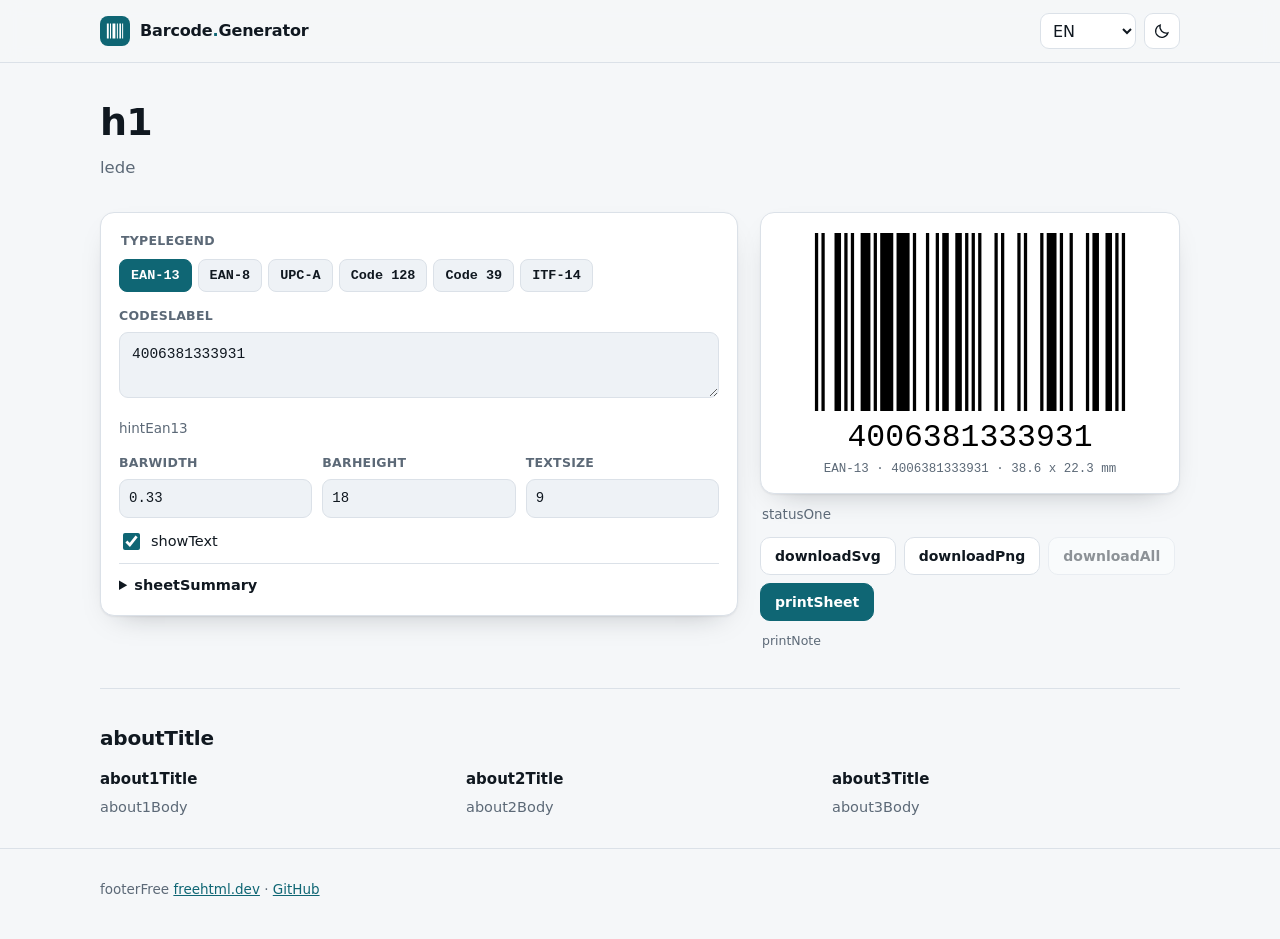
==== src/template.html @ 182eb992 "Barcode Generator, first release Six symbologies with no third party code: EAN-13, EAN-8, UPC-A, ITF" ====
<!DOCTYPE html>
<html lang="en">
<head>
<meta charset="utf-8">
<meta name="viewport" content="width=device-width, initial-scale=1, viewport-fit=cover">
<meta name="color-scheme" content="light dark">
<meta name="theme-color" content="#0f6674">
<title>Barcode Generator · EAN, UPC, Code 128, printed in your browser</title>
<meta name="description" content="Make EAN-13, EAN-8, UPC-A, ITF-14, Code 128 and Code 39 barcodes as vector SVG or sharp PNG, then print a whole sheet of labels. No account, no upload, works offline.">
<meta name="author" content="Kristian Mario Miskovic (TekiDeki)">
<meta name="robots" content="index, follow">
<link rel="manifest" href="manifest.json">
<link rel="icon" href="favicon.ico" sizes="32x32">
<link rel="icon" href="icons/icon.svg" type="image/svg+xml">
<link rel="apple-touch-icon" href="apple-touch-icon.png">
<link rel="stylesheet" href="styles.css">
<script>
/* Paint the stored theme before the body exists, so a reload never flashes. */
(function () {
  try {
    var saved = localStorage.getItem('barcode-generator.theme');
    var dark = saved === 'dark' || (!saved && window.matchMedia && window.matchMedia('(prefers-color-scheme: dark)').matches);
    document.documentElement.setAttribute('data-theme', dark ? 'dark' : 'light');
  } catch (e) {
    document.documentElement.setAttribute('data-theme', 'light');
  }
}());
</script>
</head>
<body>

<a class="skip" href="#main" data-i18n="skip">Skip to content</a>

<header class="topbar">
  <div class="wrap topbar-in">
    <a class="brand" href="#main">
      <span class="mark" aria-hidden="true"><svg viewBox="0 0 32 32"><rect x="3" y="4" width="3" height="24"/><rect x="8" y="4" width="1.6" height="24"/><rect x="12" y="4" width="4.6" height="24"/><rect x="19" y="4" width="1.6" height="24"/><rect x="23" y="4" width="2.6" height="24"/><rect x="27.4" y="4" width="1.6" height="24"/></svg></span>
      <span class="brand-text">Barcode<span class="brand-dot">.</span>Generator</span>
    </a>
    <div class="tools">
      <label class="sr" for="lang" data-i18n="language">Language</label>
      <select id="lang" class="select">
        <option value="en">EN</option>
        <option value="ro">RO</option>
        <option value="sr-latn">SR</option>
        <option value="sr-cyrl">SR ћир</option>
      </select>
      <button id="theme" class="iconbtn" type="button" data-i18n-aria-label="theme" aria-label="Switch theme">
        <svg class="sun" viewBox="0 0 24 24" aria-hidden="true"><circle cx="12" cy="12" r="4.2"/><path d="M12 2.6v2.2M12 19.2v2.2M4.2 12H2M22 12h-2.2M6 6l1.6 1.6M16.4 16.4L18 18M18 6l-1.6 1.6M7.6 16.4L6 18"/></svg>
        <svg class="moon" viewBox="0 0 24 24" aria-hidden="true"><path d="M20 14.4A8.4 8.4 0 0 1 9.6 4a8.4 8.4 0 1 0 10.4 10.4z"/></svg>
      </button>
    </div>
  </div>
</header>

<main id="main" class="wrap">

  <section class="intro">
    <h1 data-i18n="h1">Barcodes that print clean and never phone home</h1>
    <p class="lede" data-i18n="lede">Type or paste your codes, pick the symbology, and take vector SVG, a sharp PNG, or a full sheet of labels. Everything is drawn in this tab, so nothing is uploaded and the page keeps working with the internet off.</p>
  </section>

  <div class="work">

    <form class="panel" id="form" autocomplete="off">
      <fieldset class="types">
        <legend data-i18n="typeLegend">Symbology</legend>
        <div class="chips" id="types">
          <button type="button" class="chip on" data-type="ean13">EAN-13</button>
          <button type="button" class="chip" data-type="ean8">EAN-8</button>
          <button type="button" class="chip" data-type="upca">UPC-A</button>
          <button type="button" class="chip" data-type="code128">Code 128</button>
          <button type="button" class="chip" data-type="code39">Code 39</button>
          <button type="button" class="chip" data-type="itf14">ITF-14</button>
        </div>
      </fieldset>

      <label class="field">
        <span data-i18n="codesLabel">Codes, one per line</span>
        <textarea id="codes" rows="2" spellcheck="false" data-i18n-placeholder="codesPlaceholder" placeholder="4006381333931"></textarea>
      </label>
      <p class="hint" id="hint" data-i18n="hintEan13">13 digits. The last one is the check digit, and it is filled in for you when you type 12.</p>

      <div class="row">
        <label class="field small">
          <span data-i18n="barWidth">Bar width, mm</span>
          <input id="module" type="number" min="0.19" max="1" step="0.01" value="0.33">
        </label>
        <label class="field small">
          <span data-i18n="barHeight">Height, mm</span>
          <input id="height" type="number" min="5" max="80" step="1" value="18">
        </label>
        <label class="field small">
          <span data-i18n="textSize">Text, pt</span>
          <input id="textsize" type="number" min="4" max="20" step="0.5" value="9">
        </label>
      </div>

      <label class="check"><input id="showtext" type="checkbox" checked> <span data-i18n="showText">Print the numbers under the bars</span></label>

      <details class="sheet">
        <summary data-i18n="sheetSummary">Sheet of labels</summary>
        <div class="row">
          <label class="field small">
            <span data-i18n="labelWidth">Label width, mm</span>
            <input id="labelw" type="number" min="20" max="190" step="1" value="63.5">
          </label>
          <label class="field small">
            <span data-i18n="labelHeight">Label height, mm</span>
            <input id="labelh" type="number" min="15" max="100" step="1" value="30">
          </label>
          <label class="field small">
            <span data-i18n="gap">Gap, mm</span>
            <input id="gap" type="number" min="0" max="20" step="0.5" value="3">
          </label>
        </div>
        <p class="hint" id="sheetHint" data-i18n="sheetHint">A4 page, as many labels per row as fit. The bars scale to the label.</p>
      </details>
    </form>

    <section class="preview" aria-live="polite">
      <div class="paper">
        <div id="svgbox" class="svgbox"></div>
        <p class="caption" id="caption"></p>
      </div>
      <p class="status" id="status"></p>
      <div class="actions">
        <button id="btn-svg" class="btn" type="button" data-i18n="downloadSvg">SVG</button>
        <button id="btn-png" class="btn" type="button" data-i18n="downloadPng">PNG</button>
        <button id="btn-zip" class="btn" type="button" data-i18n="downloadAll">All as ZIP</button>
        <button id="btn-print" class="btn primary" type="button" data-i18n="printSheet">Print sheet</button>
      </div>
      <p class="note" data-i18n="printNote">Print at 100% scale, with "fit to page" switched off, or the bars will not measure right.</p>
    </section>
  </div>

  <section class="about">
    <h2 data-i18n="aboutTitle">Why this one is different</h2>
    <div class="about-grid">
      <div>
        <h3 data-i18n="about1Title">Nothing leaves the tab</h3>
        <p data-i18n="about1Body">The bars are computed and drawn by this page. No server sees your product codes, and the tool keeps working with the network off.</p>
      </div>
      <div>
        <h3 data-i18n="about2Title">Vector first</h3>
        <p data-i18n="about2Body">SVG for a printer, PNG at 300 or 600 dpi for a screen. Both keep the module width you asked for, so a scanner reads them at the size you print.</p>
      </div>
      <div>
        <h3 data-i18n="about3Title">Sheets, not one at a time</h3>
        <p data-i18n="about3Body">Paste a list and print a page of labels with the numbers under each code. Retail units, cartons, shelves and assets, all on one sheet.</p>
      </div>
    </div>
  </section>
</main>

<footer class="foot">
  <div class="wrap">
    <p><span data-i18n="footerFree">Free, no account, no tracking.</span> <a href="https://freehtml.dev">freehtml.dev</a> · <a href="https://github.com/TekiDeki/Barcode-Generator">GitHub</a></p>
  </div>
</footer>

<script src="barcode.js"></script>
<script src="i18n/locales.js"></script>
<script src="app.js"></script>
</body>
</html>
---- src/styles.css ----
:root{
  --bg:#f5f7f9; --surface:#ffffff; --surface-2:#eef2f6; --ink:#101820; --muted:#5c6977;
  --line:#dbe1e8; --accent:#0f6674; --accent-2:#0b4f5a; --on-accent:#ffffff;
  --shadow:0 1px 2px rgba(16,24,32,.06),0 12px 30px -18px rgba(16,24,32,.35);
  --r:14px; --r-sm:9px;
  --sans:ui-sans-serif,system-ui,-apple-system,"Segoe UI",Roboto,"Helvetica Neue",Arial,sans-serif;
  --mono:ui-monospace,SFMono-Regular,"SF Mono",Menlo,Consolas,"Liberation Mono",monospace;
}
html[data-theme="dark"]{
  --bg:#0b0f14; --surface:#121a23; --surface-2:#18222d; --ink:#e9eef5; --muted:#9aa8b8;
  --line:#26323f; --accent:#2dd4bf; --accent-2:#5eead4; --on-accent:#04211c;
  --shadow:0 1px 2px rgba(0,0,0,.5),0 18px 40px -24px rgba(0,0,0,.9);
}
*{box-sizing:border-box}
html{-webkit-text-size-adjust:100%}
body{
  margin:0;background:var(--bg);color:var(--ink);font-family:var(--sans);
  font-size:16px;line-height:1.55;-webkit-font-smoothing:antialiased;
}
.wrap{max-width:1120px;margin:0 auto;padding:0 20px}
.sr{position:absolute;width:1px;height:1px;overflow:hidden;clip:rect(0 0 0 0);white-space:nowrap}
.skip{position:absolute;left:-999px}
.skip:focus{left:12px;top:12px;z-index:20;background:var(--surface);padding:10px 14px;border-radius:8px}

/* top bar */
.topbar{position:sticky;top:0;z-index:10;background:color-mix(in srgb,var(--bg) 86%,transparent);backdrop-filter:blur(10px);border-bottom:1px solid var(--line)}
.topbar-in{display:flex;align-items:center;justify-content:space-between;gap:12px;height:62px}
.brand{display:flex;align-items:center;gap:10px;text-decoration:none;color:var(--ink);font-weight:650;letter-spacing:-.01em}
.mark{width:30px;height:30px;display:grid;place-items:center;border-radius:8px;background:var(--accent);color:var(--on-accent)}
.mark svg{width:20px;height:20px;fill:currentColor}
.brand-dot{color:var(--accent)}
.tools{display:flex;align-items:center;gap:8px}
.select,.iconbtn{height:36px;border:1px solid var(--line);background:var(--surface);color:var(--ink);border-radius:9px;font:inherit}
.select{padding:0 8px}
.iconbtn{width:36px;display:grid;place-items:center;cursor:pointer}
.iconbtn svg{width:18px;height:18px;fill:none;stroke:currentColor;stroke-width:1.7;stroke-linecap:round}
html[data-theme="dark"] .moon{display:none}
html[data-theme="light"] .sun{display:none}

/* intro */
.intro{padding:38px 0 10px;max-width:760px}
h1{font-size:clamp(26px,3.4vw,38px);line-height:1.15;letter-spacing:-.02em;margin:0 0 10px}
.lede{margin:0;color:var(--muted);font-size:16.5px}

/* work area */
.work{display:grid;grid-template-columns:minmax(0,1fr) minmax(0,420px);gap:22px;padding:22px 0 10px;align-items:start}
.panel{background:var(--surface);border:1px solid var(--line);border-radius:var(--r);padding:18px;box-shadow:var(--shadow)}
.types{border:0;padding:0;margin:0 0 14px}
.types legend,.field>span{font-size:12.5px;font-weight:600;letter-spacing:.02em;text-transform:uppercase;color:var(--muted)}
.chips{display:flex;flex-wrap:wrap;gap:6px;margin-top:8px}
.chip{
  font:600 13.5px/1 var(--mono);padding:9px 11px;border-radius:8px;cursor:pointer;
  border:1px solid var(--line);background:var(--surface-2);color:var(--ink);
}
.chip:hover{border-color:color-mix(in srgb,var(--accent) 45%,var(--line))}
.chip.on{background:var(--accent);border-color:var(--accent);color:var(--on-accent)}
.field{display:block;margin:0 0 12px}
.field>span{display:block;margin-bottom:6px}
.field input,.field textarea{
  width:100%;font:inherit;color:var(--ink);background:var(--surface-2);
  border:1px solid var(--line);border-radius:var(--r-sm);padding:10px 12px;
}
.field textarea{font-family:var(--mono);font-size:14.5px;resize:vertical;min-height:64px}
.field input:focus,.field textarea:focus{outline:2px solid color-mix(in srgb,var(--accent) 55%,transparent);outline-offset:1px;border-color:var(--accent)}
.row{display:grid;grid-template-columns:repeat(3,minmax(0,1fr));gap:10px}
.field.small{margin-bottom:8px}
.field.small input{font-family:var(--mono);font-size:14px;padding:8px 9px}
.hint{margin:2px 0 14px;color:var(--muted);font-size:13.5px}
.check{display:flex;align-items:center;gap:8px;font-size:14.5px;margin:4px 0 10px;cursor:pointer}
.check input{width:17px;height:17px;accent-color:var(--accent)}
.sheet{border-top:1px solid var(--line);padding-top:10px;margin-top:6px}
.sheet summary{cursor:pointer;font-weight:600;font-size:14.5px}
.sheet[open] summary{margin-bottom:10px}

/* preview */
.preview{position:sticky;top:80px}
.paper{
  background:#fff;color:#101820;border:1px solid var(--line);border-radius:var(--r);
  padding:20px 18px 14px;box-shadow:var(--shadow);min-height:170px;
  display:flex;flex-direction:column;align-items:center;justify-content:center;gap:6px;
}
.svgbox{width:100%;display:flex;justify-content:center}
.svgbox svg{width:100%;height:auto;max-height:230px;display:block}
.caption{margin:0;font-family:var(--mono);font-size:12.5px;color:#5c6977;text-align:center;min-height:18px}
.status{margin:10px 2px 0;font-size:13.5px;color:var(--muted);min-height:20px}
.status.bad{color:#b3261e}
html[data-theme="dark"] .status.bad{color:#ff9b90}
.actions{display:flex;flex-wrap:wrap;gap:8px;margin-top:12px}
.btn{
  font:600 14px/1 var(--sans);padding:11px 14px;border-radius:10px;cursor:pointer;
  border:1px solid var(--line);background:var(--surface);color:var(--ink);
}
.btn:hover{border-color:var(--accent)}
.btn.primary{background:var(--accent);border-color:var(--accent);color:var(--on-accent)}
.btn:disabled{opacity:.45;cursor:not-allowed}
.note{margin:10px 2px 0;color:var(--muted);font-size:12.5px}

/* about + foot */
.about{padding:34px 0 20px;border-top:1px solid var(--line);margin-top:28px}
.about h2{font-size:20px;margin:0 0 14px;letter-spacing:-.01em}
.about-grid{display:grid;grid-template-columns:repeat(3,minmax(0,1fr));gap:18px}
.about h3{margin:0 0 4px;font-size:15px}
.about p{margin:0;color:var(--muted);font-size:14.5px}
.foot{border-top:1px solid var(--line);margin-top:10px;padding:16px 0 26px;color:var(--muted);font-size:13.5px}
.foot a{color:var(--accent)}

/* the printed page */
#sheet{display:none}
#sheet .label{
  box-sizing:border-box;overflow:hidden;background:#fff;color:#000;
  display:flex;flex-direction:column;align-items:center;justify-content:center;
}
#sheet .label svg{display:block;max-width:100%;height:auto}
#sheet .label .num{font-family:var(--mono);color:#000;line-height:1.1;text-align:center;margin-top:1mm}

@media (max-width:900px){
  .work{grid-template-columns:minmax(0,1fr)}
  .preview{position:static}
  .about-grid{grid-template-columns:minmax(0,1fr)}
}
@media (max-width:520px){
  .row{grid-template-columns:repeat(2,minmax(0,1fr))}
  .actions .btn{flex:1 1 45%}
}
@media print{
  @page{size:A4;margin:10mm}
  body{background:#fff}
  .topbar,.intro,.panel,.preview,.about,.foot,.skip{display:none !important}
  #sheet{
    display:grid;justify-content:start;align-content:start;
    grid-auto-rows:min-content;gap:0;
  }
  #sheet .label{page-break-inside:avoid}
  .wrap{padding:0;max-width:none}
}
@media (prefers-reduced-motion:reduce){
  *{animation:none !important;transition:none !important}
}
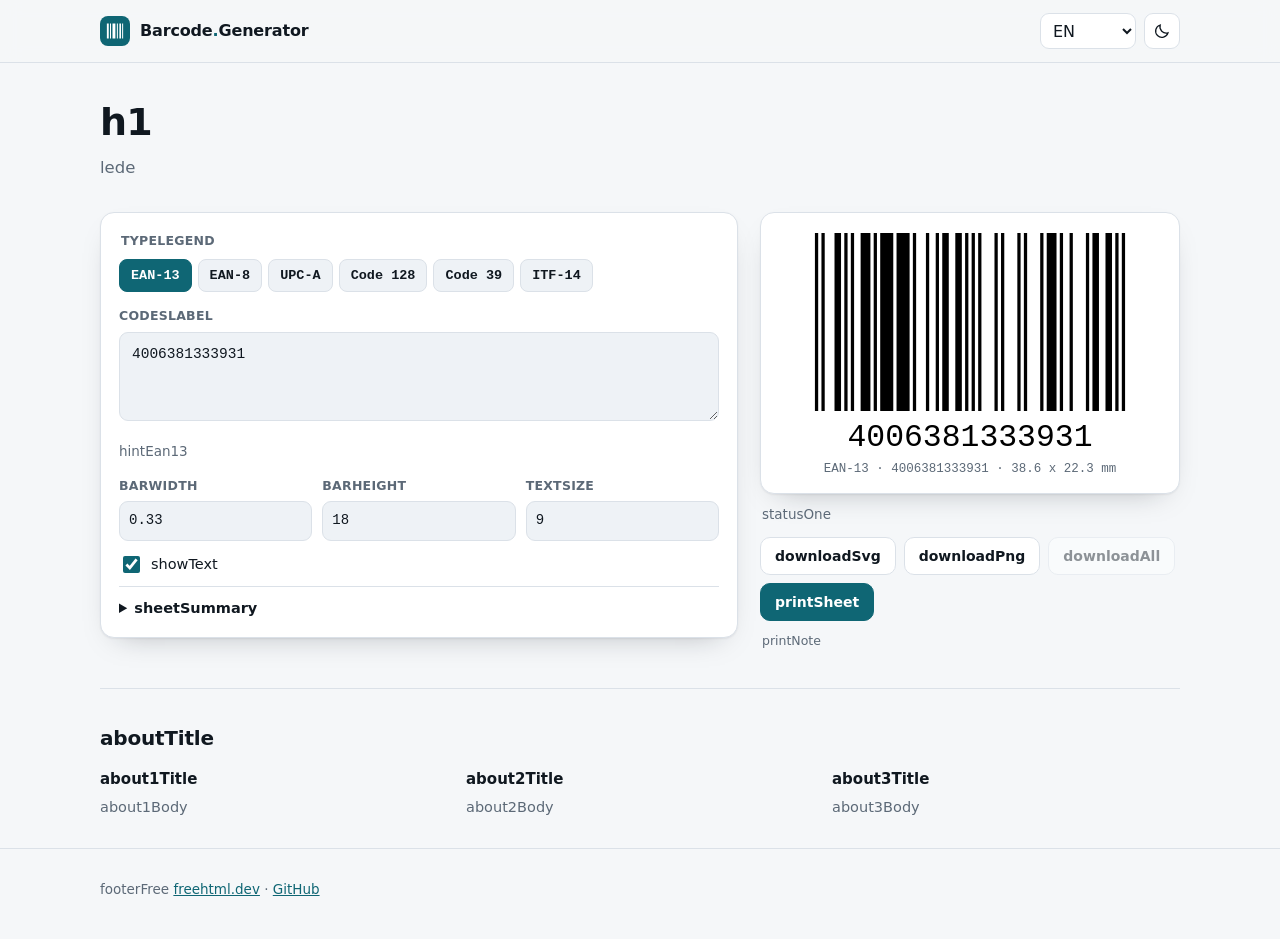
==== commit 9aba0000: "Three visible lines in the code box, so a run of codes is readable while typing" ====
--- a/src/template.html
+++ b/src/template.html
@@ -77,7 +77,7 @@
 
       <label class="field">
         <span data-i18n="codesLabel">Codes, one per line</span>
-        <textarea id="codes" rows="2" spellcheck="false" data-i18n-placeholder="codesPlaceholder" placeholder="4006381333931"></textarea>
+        <textarea id="codes" rows="3" spellcheck="false" data-i18n-placeholder="codesPlaceholder" placeholder="4006381333931"></textarea>
       </label>
       <p class="hint" id="hint" data-i18n="hintEan13">13 digits. The last one is the check digit, and it is filled in for you when you type 12.</p>
 
@@ -134,6 +134,11 @@
     </section>
   </div>
 
+  <div class="sheet-view" id="sheetview" hidden>
+    <p class="sheet-title" data-i18n="sheetPreview">The page that will print, A4</p>
+    <div class="sheet-scaler"><div id="sheet"></div></div>
+  </div>
+
   <section class="about">
     <h2 data-i18n="aboutTitle">Why this one is different</h2>
     <div class="about-grid">
--- a/src/styles.css
+++ b/src/styles.css
@@ -104,6 +104,18 @@
 .foot{border-top:1px solid var(--line);margin-top:10px;padding:16px 0 26px;color:var(--muted);font-size:13.5px}
 .foot a{color:var(--accent)}
 
+/* the page that will print, shown on screen before the dialog opens */
+.sheet-view:not([hidden]) #sheet{display:grid;gap:0;grid-auto-rows:min-content}
+.sheet-view{margin-top:16px;border:1px solid var(--line);border-radius:var(--r);background:var(--surface-2);padding:12px}
+.sheet-title{margin:0 0 10px;font-size:12.5px;font-weight:600;letter-spacing:.02em;text-transform:uppercase;color:var(--muted)}
+.sheet-scaler{
+  --s:.60;
+  width:calc(190mm * var(--s));height:calc(277mm * var(--s));
+  overflow:hidden;background:#fff;border:1px solid #c9d2dc;
+  box-shadow:0 6px 18px -10px rgba(0,0,0,.4);
+}
+.sheet-scaler #sheet{transform:scale(var(--s));transform-origin:top left}
+
 /* the printed page */
 #sheet{display:none}
 #sheet .label{
@@ -115,6 +127,7 @@
 
 @media (max-width:900px){
   .work{grid-template-columns:minmax(0,1fr)}
+  .sheet-scaler{--s:.46}
   .preview{position:static}
   .about-grid{grid-template-columns:minmax(0,1fr)}
 }
@@ -126,6 +139,10 @@
   @page{size:A4;margin:10mm}
   body{background:#fff}
   .topbar,.intro,.panel,.preview,.about,.foot,.skip{display:none !important}
+  .sheet-view{display:block !important;border:0;padding:0;margin:0;background:none}
+  .sheet-title{display:none}
+  .sheet-scaler{--s:1;width:auto;height:auto;overflow:visible;border:0;box-shadow:none}
+  .sheet-scaler #sheet{transform:none}
   #sheet{
     display:grid;justify-content:start;align-content:start;
     grid-auto-rows:min-content;gap:0;
